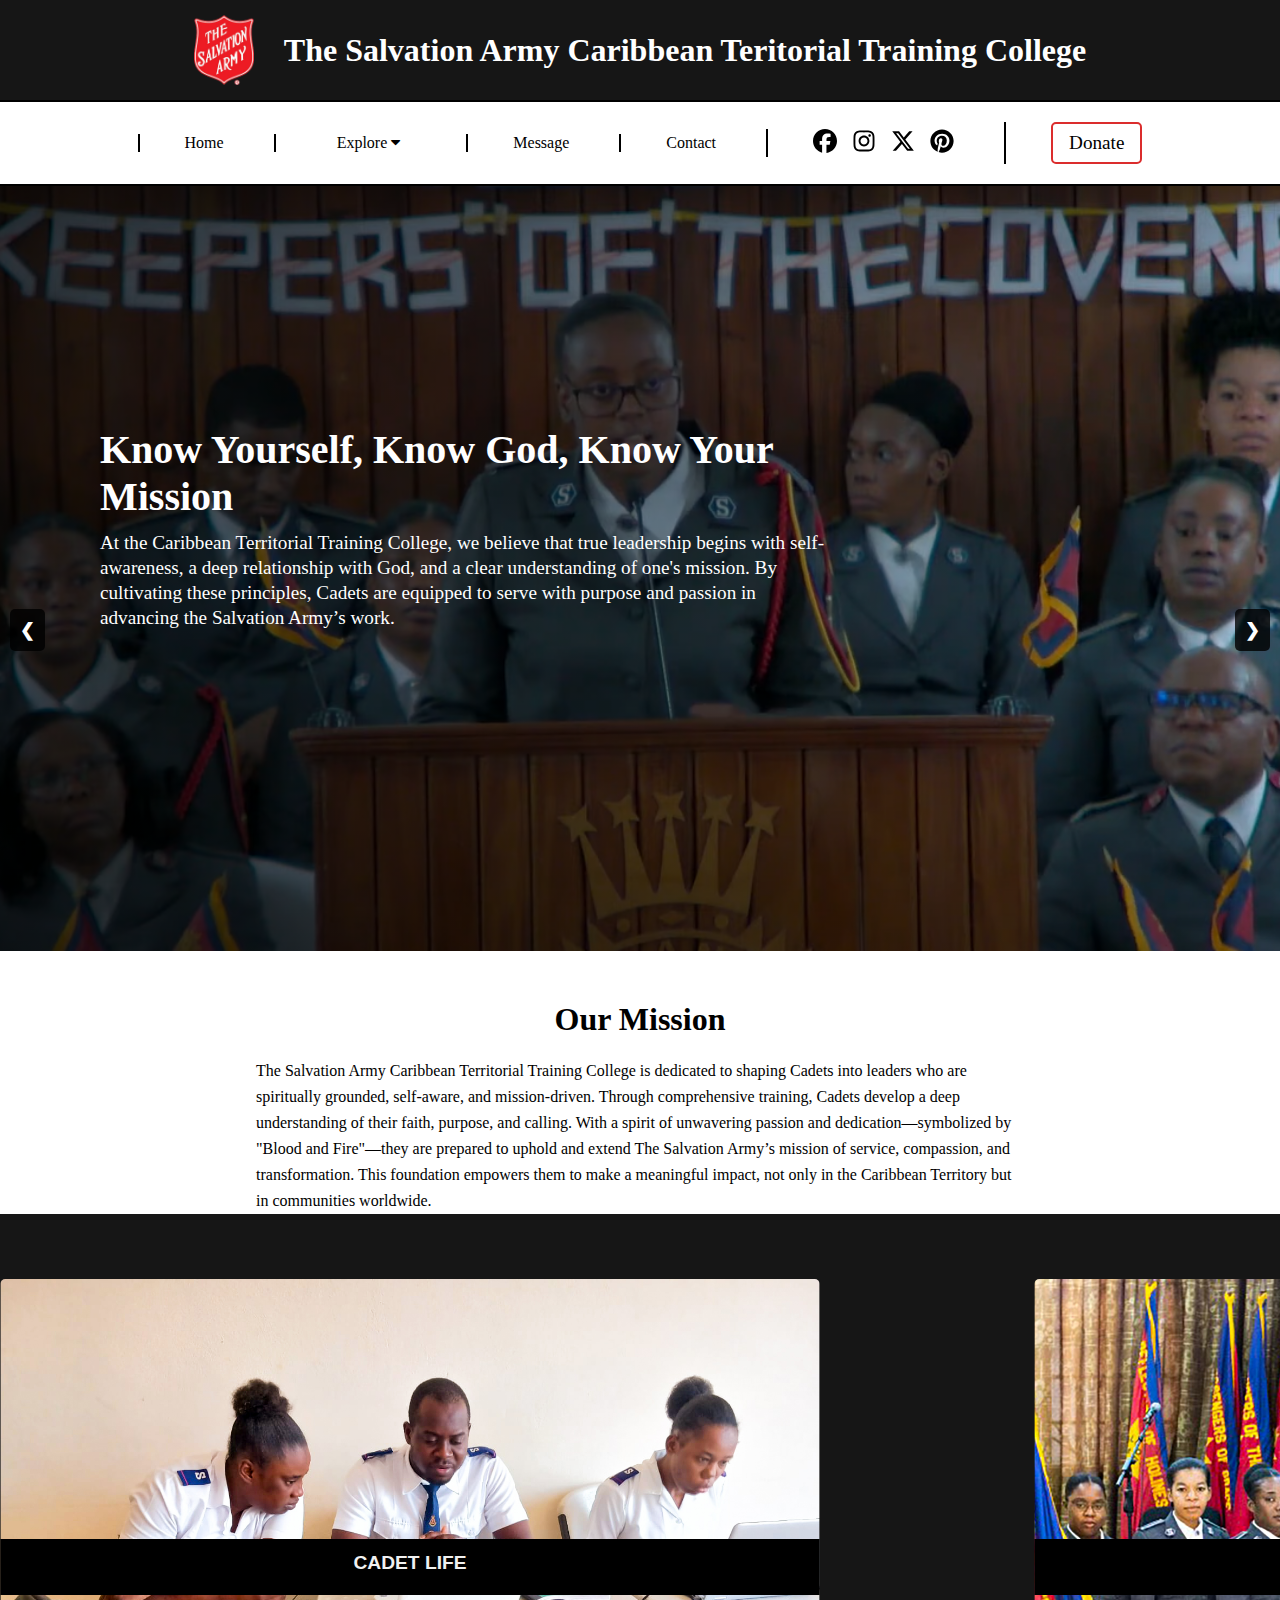
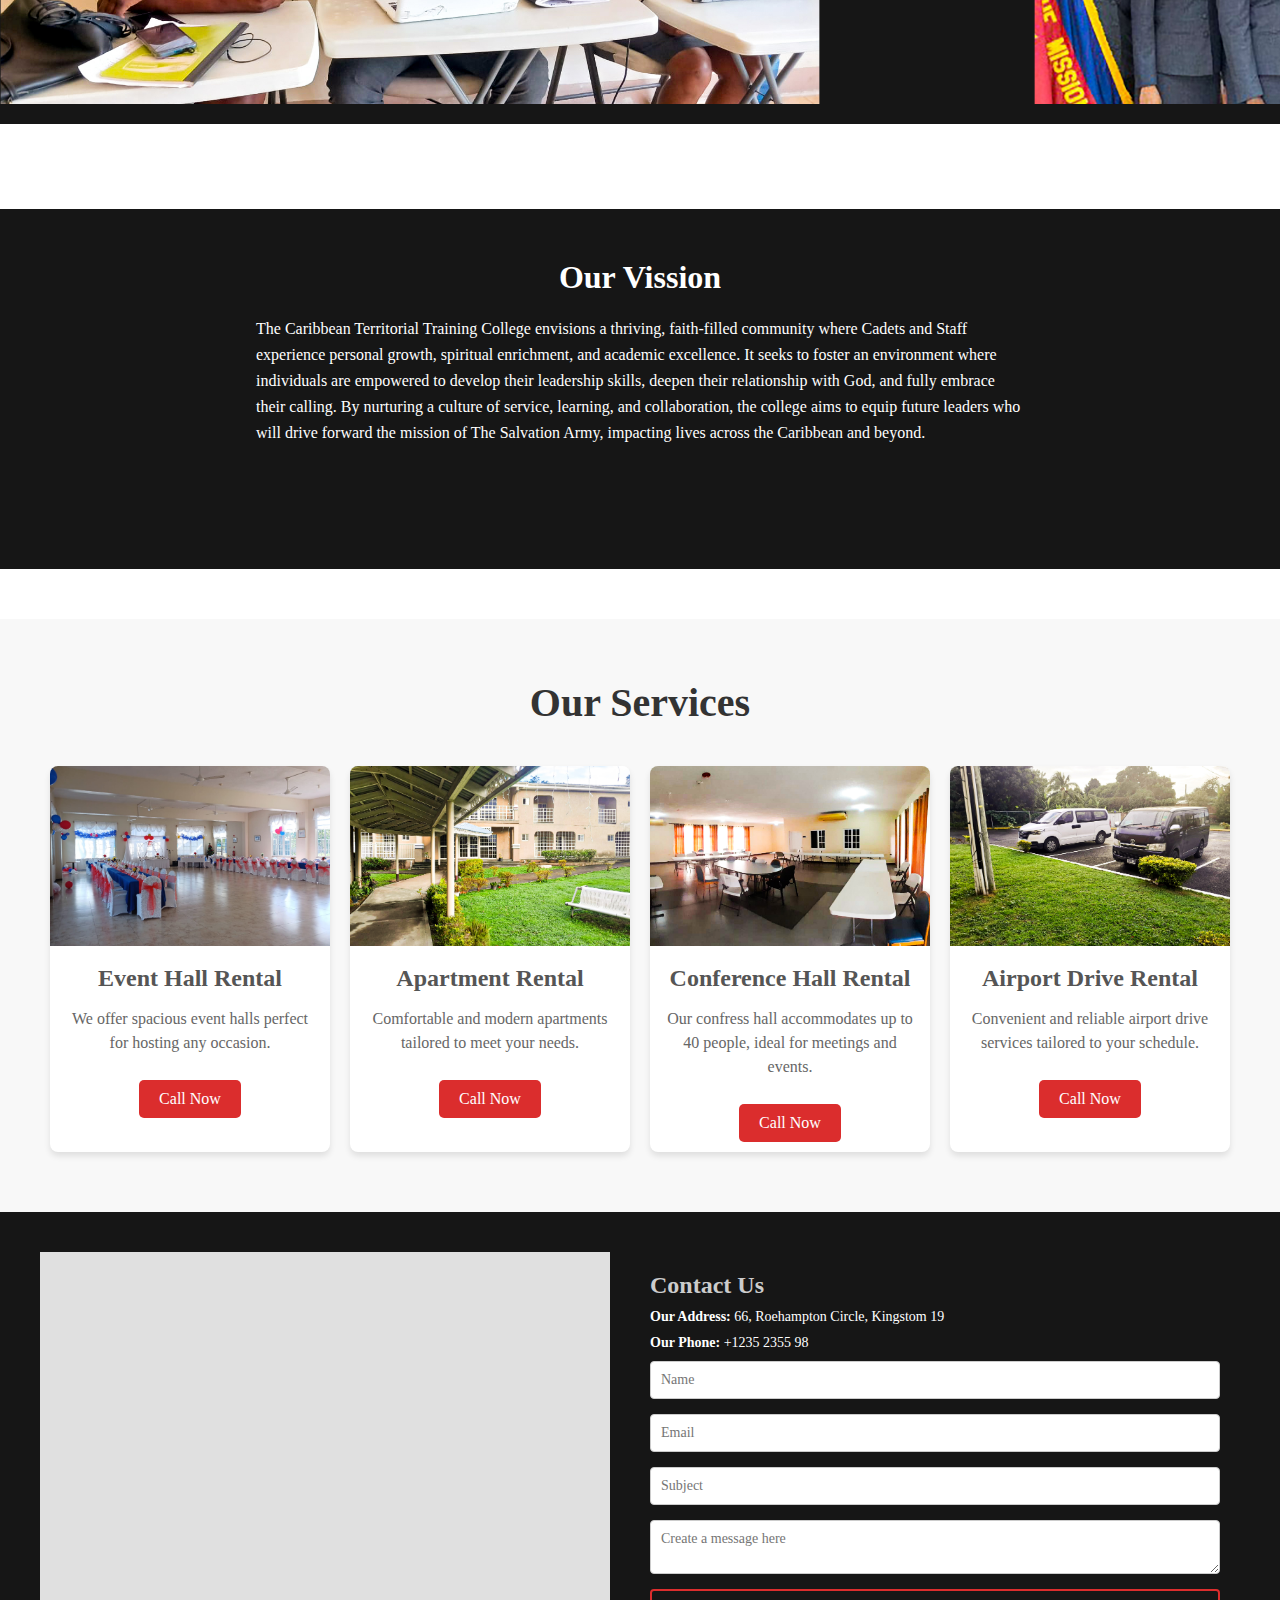
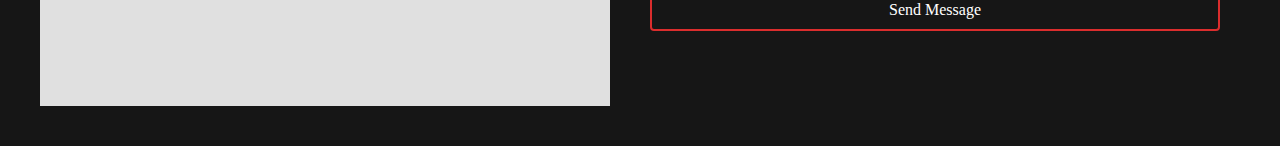
==== index.html @ e00230b1 "Add files via upload" ====
<!DOCTYPE html>
<html lang="en">
<head>
  <meta charset="UTF-8">
  <meta name="viewport" content="width=device-width, initial-scale=1.0">
  <link rel="stylesheet" href="css-main/style.css">
  <link rel="stylesheet" href="css/mediaquary-index.css">
  <link rel="shortcut icon" href="image/Sal Army.png" type="image/x-icon">
  <link rel="stylesheet" href="https://cdnjs.cloudflare.com/ajax/libs/font-awesome/4.7.0/css/font-awesome.min.css">
  <title>Home</title>
</head>
<body>
  <!-- Page heading section -->
  <div class="page-heading" onclick="location.href='index.html'" style="cursor: pointer;">
    <!-- Salvation Army logo -->
    <img src="image/Sal Army.png" alt="Salvation Army Logo">
    <!-- Main heading -->
    <h1>The Salvation Army Caribbean Teritorial Training College</h1>
  </div>
  
  <!-- Navigation bar -->
  <nav>
    
    <ul id="nav-links">
      <!-- Menu button for sidebar -->
      <li class="menu-btn" onclick="showsidebar()">
        <a href=""><img src="image/menu.svg" alt="Menu"></a>
      </li>
      <!-- Navigation links -->
      <li class="hideOnMobile"><a href="index.html">Home</a></li>
      <li class="dropdown-1 hideOnMobile">
        <a href="#" class="dropbtn" onclick="myFunction(event)">Explore <i class="fa fa-caret-down"></i></a>
        <div id="myDropdown" class="dropdown-content-1">
          <a href="about.html">About</a>
          <a href="salCarib-history.html">History</a>
          <a href="cttc-history.html"> CTTC History</a>
          <a href="what-we-believe.html">What We Believe</a>
          <a href="gallary.html">Gallary</a>
        </div>
      </li>
      <li class="hideOnMobile"><a href="message.html">Message</a></li>
      <li class="hideOnMobile"><a href="contact.html">Contact</a></li>
      
      <!-- Social media links -->
      <li class="social-nav">
        <i><a href="https://www.facebook.com/CaribSA" target="_blank"><img src="image/facebook-brands-solid.svg" alt="Facebook"></a></i>
        <i><a href="https://www.instagram.com/"><img src="image/instagram-brands-solid.svg" alt="Instagram"></a></i>
        <i><a href="https://x.com/home"><img src="image/x-twitter-brands-solid.svg" alt="Twitter"></a></i>
        <i><a href="https://www.pinterest.com/"><img src="image/pinterest-brands-solid.svg" alt="Pinterest"></a></i>
      </li>
      
      <!-- Donate button -->
      <li>
        <div class="btn">
          <button onclick="location.href='https://donations.salvationarmy.org/#!/'">Donate</button>
        </div>
      </li>
    </ul>
    
    <!-- Sidebar navigation -->
    <ul class="sidebar">
      <!-- Close button for sidebar -->
      <li onclick="hidesidebar()"><a href=""><img src="image/close.svg" alt="Close"></a></li>
      <!-- Sidebar navigation links -->
      <li><a href="index.html">Home</a></li>
      <li class="dropdown-1 ">
        <a href="#" class="dropbtn" onclick="myFunction(event)">Explore</a>
        <div id="myDropdown" class="dropdown-content-1">
          <a href="about.html">About</a>
          <a href="salCarib-history.html">History</a>
          <a href="cttc-history.html">CTTC History</a>
          <a href="what-we-believe.html">What We Believe</a>
          <a href="gallary.html">Gallary</a>
        </div>
      </li>
      <li><a href="message.html">Message</a></li>
      <li><a href="contact.html">Contact</a></li>
    </ul>
  </nav>

  <!-- Slideshow container -->
  <div class="slideshow">
    <!-- Individual slide -->
    <div class="MySlide fade" id="slider">
      <!-- Slide image -->
      <img src="image/image.png" alt="Slide 1" class="slide-image">
       <!-- Gradient overlay for the slide -->
      <div class="gradient-overlay"></div>
      <!-- Caption for the slide -->
      <div class="caption">
        <!-- Slide heading -->
        <h3 class="text-1">Know Yourself, Know God, Know Your Mission</h3>
        <!-- Slide description -->
        <p class="text-2">At the Caribbean Territorial Training College, we believe that true leadership begins with self-awareness, a deep relationship with God, and a clear understanding of one's mission. By cultivating these principles, Cadets are equipped to serve with purpose and passion in advancing the Salvation Army’s work.</p>
        <!--Slide Button-->
        <!--<a href="#" class="btn-main btn-color1">Learn More</a>-->
      </div>
    </div>
     <!-- Individual slide -->
    <div class="MySlide fade" id="slider">
      <!-- Slide image -->
      <img src="image/New Commision.jpg" alt="Slide 2" class="slide-image">
      <!-- Gradient overlay for the slide -->
      <div class="gradient-overlay"></div>
      <!-- Caption for the slide -->
      <div class="caption">
      <!-- Slide heading -->
        <h2 class="text-1">Advancing The Salvation Army's Purposes</h2>
      <!-- Slide description -->
        <p class="text-2">Advancing The Salvation Army's purposes means equipping leaders to spread God's love and service across the Caribbean and the world. Through dedicated training, we empower Cadets to fulfill the mission of hope, transformation, and salvation.</p>
      </div>
    </div>
    <!-- Individual slide -->
    <div class="MySlide fade" id="slider">
      <!-- Slide image -->
      <img src="image/Training College.jpg" alt="Slide 3" class="slide-image">
      <!-- Gradient overlay for the slide -->
      <div class="gradient-overlay"></div>
      <!-- Caption for the slide -->
      <div class="caption">
        <!-- Slide heading -->
        <h2 class="text-1">A Hub for Spiritual and Academic Development</h2>
        <!-- Slide description -->
        <p class="text-2">The Caribbean Territorial Training College serves as a dynamic hub for both spiritual growth and academic excellence. Here, Cadets are equipped with the knowledge, skills, and faith to lead with purpose and impact the world for Christ.</p>
        <!--Slide Button-->
      </div>
    </div>

    <!-- Navigation buttons -->
    <a class="prev" onclick="changeSlide(-1)">❮</a>
    <a class="next" onclick="changeSlide(1)">❯</a>
  </div>

  <!-- Mission section -->
  <div class="ms-text">
    <!-- Mission heading -->
    <h1>Our Mission</h1>
    <!-- Mission description -->
    <p>The Salvation Army Caribbean Territorial Training College is dedicated to shaping Cadets into leaders who are spiritually grounded, self-aware, and mission-driven. Through comprehensive training, Cadets develop a deep understanding of their faith, purpose, and calling. With a spirit of unwavering passion and dedication—symbolized by "Blood and Fire"—they are prepared to uphold and extend The Salvation Army’s mission of service, compassion, and transformation. This foundation empowers them to make a meaningful impact, not only in the Caribbean Territory but in communities worldwide.</p>
  </div>

  <!-- Section 2: Slider container -->
  <section class="slider-container">
    <!-- Container for slider images -->
    <div class="slider-images">
      <!-- Individual slider image -->
      <div class="slider-img" onclick="animateAndNavigate(this, 'cadet-life.html')">
        <img src="image/Cadet life.jpg" alt="1" />
        <h1>Cadet Life</h1>
        <div class="details">
          <h2>Cadet Life</h2>
        </div>
      </div>
      <!-- Individual slider image -->
      <div class="slider-img" onclick="animateAndNavigate(this, 'champion-of-the-mission.html')">
        <img src="image/champion-of-mission.jpg" alt="2" />
        <h1>Champions of The Mission</h1>
        <div class="details">
          <h2>Champions of The Mission</h2>
        </div>
      </div>
      <!-- Individual slider image -->
      <div class="slider-img" onclick="animateAndNavigate(this, 'keepers-of-convenant.html')">
        <img src="image/Keepers of Convenant.jpg" alt="3" />
        <h1>Keepers of the Convenant</h1>
        <div class="details">
          <h2>Keepers of the Convenant</h2>
        </div>
      </div>
      
       <div class="slider-img active2" id="hider" onclick="animateAndNavigate(this, 'spiritual-day.html')">
        <img src="image/spiritual day.jpg" alt="4"/>
        <h1>Spiritual Day</h1>
        <div class="details">
          <h2>Spiritual Day</h2>
        </div>
      </div>
      <!-- Individual slider image -->
      <div class="slider-img active" onclick="animateAndNavigate(this, 'spiritual-day.html')">
        <img src="image/spiritual day.jpg" alt="4"/>
        <h1>Spiritual Day</h1>
        <div class="details">
          <h2>Spiritual Day</h2>
        </div>
      </div>

      <!-- Individual slider image -->
      <div class="slider-img" onclick="animateAndNavigate(this, 'campaign.html')">
        <img src="image/Campaign.jpg" alt="5" onclick="location.href= 'campaign.html'" />
        <h1>Campaign</h1>
        <div class="details">
          <h2>Campaign</h2>
        </div>
      </div>
      <!-- Individual slider image -->
      <div class="slider-img" onclick="animateAndNavigate(this, 'outreach.html')">
        <img src="image/out reach.jpg" alt="6" onclick="location.href= 'outreach.html'" />
        <h1>Out reach</h1>
        <div class="details">
          <h2>Out Reach</h2>
        </div>
      </div>
      <!-- Individual slider image -->
      <div class="slider-img" onclick="animateAndNavigate(this, 'field-training.html')">
        <img src="image/field training.jpg" alt="7" onclick="location.href= 'field-training.html'" />
        <h1>Field Training</h1>
        <div class="details">
          <h2>Field Training</h2>
        </div>
      </div>
    </div>
  </section>


  <!--Section 4-->
  <div class="wrapper">
    <div class="item item1"><strong>Faith and Service</strong></div>
    <div class=" item item2"><strong>Hope Through Grace</strong></div>
    <div class="item item3"><strong>Love in Action</strong></div>
    <div class="item item4"><strong>Strength in Prayer</strong></div>
    <div class="item item5"><strong>Glory to God</strong></div>
    <div class="item item6"><strong>Serve with Purpose</strong></div>
    <div class="item item7"><strong>Transform with Faith</strong></div>
  </div>

  <div class="vision-bk">
    <div class="vs-text">
      <h1>Our Vission</h1>
      <p>The Caribbean Territorial Training College envisions a thriving, faith-filled community where Cadets and Staff experience personal growth, spiritual enrichment, and academic excellence. It seeks to foster an environment where individuals are empowered to develop their leadership skills, deepen their relationship with God, and fully embrace their calling. By nurturing a culture of service, learning, and collaboration, the college aims to equip future leaders who will drive forward the mission of The Salvation Army, impacting lives across the Caribbean and beyond.</p>
    </div>
  </div>

  <!--Section 5-->
  <section class="services" id="our-services">
    <h2 class="services-title">Our Services</h2>
    <div class="services-container">
      <div class="service-card">
        <img src="image/event-rental.jpg" alt="Service 1" />
        <h3>Event Hall Rental</h3>
        <p>We offer spacious event halls perfect for hosting any occasion.</p>
        <a href="tel:+1234567890" class="call-button">Call Now</a>
      </div>
      <div class="service-card">
        <img src="image/apartment-rental.jpg" alt="Service 2" />
        <h3>Apartment Rental</h3>
        <p>Comfortable and modern apartments tailored to meet your needs.</p>
        <a href="tel:+1234567890" class="call-button">Call Now</a>
      </div>
      <div class="service-card">
        <img src="image/confress-hall.jpg" alt="Service 3" />
        <h3>Conference Hall Rental</h3>
        <p>Our confress hall accommodates up to 40 people, ideal for meetings and events.</p>
        <a href="tel:+1234567890" class="call-button">Call Now</a>
      </div>
      <div class="service-card">
        <img src="image/bus-rental.jpg" alt="Service 4" />
        <h3>Airport Drive Rental</h3>
        <p>Convenient and reliable airport drive services tailored to your schedule.</p>
        <a href="tel:+1234567890" class="call-button">Call Now</a>
      </div>
    </div>
  </section>
  <!--Section 6-->
  <footer id="contact-us">
    <div class="footer-container">
      <div class="map">
        <!-- Google Maps Placeholder -->
        <div class="map-placeholder">
          <iframe src="https://www.google.com/maps/embed?pb=!1m21!1m12!1m3!1d1379.1847625499815!2d-76.8056119505652!3d18.044989839447403!2m3!1f0!2f0!3f0!3m2!1i1024!2i768!4f13.1!4m6!3e6!4m3!3m2!1d18.0454871!2d-76.8042926!4m0!5e1!3m2!1sen!2sjm!4v1735082644568!5m2!1sen!2sjm" width="600" height="450" style="border:0;" allowfullscreen="" loading="lazy" referrerpolicy="no-referrer-when-downgrade"></iframe>
        </div>
      </div>
      <div class="contact-form">
        <h2>Contact Us</h2>
        <div class="contact-details">
          <p><strong>Our Address:</strong> 66, Roehampton Circle, Kingstom 19</p>
          <p><strong>Our Phone:</strong> +1235 2355 98</p>
        </div>
        <form id="contact-form" method="post">
          <input type="text" id="name" placeholder="Name" required />
          <input type="email" id="email" placeholder="Email" required />
          <input type="text" id="subject" placeholder="Subject" required />
          <textarea id="message" placeholder="Create a message here" required></textarea>
          <button type="submit" id="send-message" onsubmit="sendEmail();" >Send Message</button>
        </form>
      </div>
    </div>
  </footer>
  

  <script src="https://smtpjs.com/v3/smtp.js"></script>
  <script src="cont.js"></script>
  <script src="jQuery.js"></script>
  <script src="effect.js"></script>
  <script src="toogle.js"></script>
  <script src="script.js"></script>
  <script src="slideshow.js"></script>
<script>
  const slider = document.getElementById('slider');
  const prevBtn = document.getElementById('prevBtn');
  const nextBtn = document.getElementById('nextBtn');

  let currentIndex = 0;

  function updateSlider() {
    const sliderWidth = slider.clientWidth;
    slider.style.transform = `translateX(-${currentIndex * sliderWidth}px)`;
  }

  prevBtn.addEventListener('click', () => {
    currentIndex = (currentIndex > 0) ? currentIndex - 1 : slider.children.length - 1;
    updateSlider();
  });

  nextBtn.addEventListener('click', () => {
    currentIndex = (currentIndex < slider.children.length - 1) ? currentIndex + 1 : 0;
    updateSlider();
});
</script>

<script>
  // JavaScript for slider navigation (if needed)
      let currentSlide = 3; // Start with the "active" slide
      const slides = document.querySelectorAll('.slider-img');
      const totalSlides = slides.length;

      function showSlide(n) {
          slides.forEach((slide) => slide.classList.remove('active'));
          slides[n].classList.add('active');
          currentSlide = n;
      }

      function nextSlide() {
          currentSlide = (currentSlide + 1) % totalSlides;
          showSlide(currentSlide);
      }

      function prevSlide() {
          currentSlide = (currentSlide - 1 + totalSlides) % totalSlides;
          showSlide(currentSlide);
      }
  </script>
</body>
</html>
---- css-main/style.css ----
@import url('https://fonts.googleapis.com/css2?family=Poppins:ital,wght@0,100;0,200;0,300;0,400;0,500;0,600;0,700;0,800;0,900;1,100;1,200;1,300;1,400;1,500;1,600;1,700;1,800;1,900&display=swap');
  *{
    box-sizing: border-box;
    margin: 0;
    padding: 0;
    font-family: "Raleway", serif;
    font-optical-sizing: auto;
    scroll-behavior: smooth;
  }
  .page-heading{
    display: flex;
    justify-content: center;
    align-items: center;
    height: 100px;
    gap: 30px;
    padding-left: 40px;
    padding-right: 40px;
    background-color: #161616;
    color: #fff;
  }
  .page-heading h1{
    font-optical-sizing: auto;
    font-style: normal;
    text-align: center;
  }
  .page-heading img{
    width: 60px;
  }
  nav #nav-links{
    display: flex;
    justify-content: center;
    align-items: center;
    padding-top: 20px;
    padding-bottom: 20px;
  }
  nav{
  
    border-top: 2px solid black;
    border-bottom: 2px solid black;

    
  }
  #nav-links{
    gap: 50px;
    font-size: 40x;
    font-family: "Montserrat", sans-serif;
    font-optical-sizing: auto;
    font-style: normal;
    list-style: none;
  }
  #nav-links a{
    text-decoration: none;
    color: black;
  }
  #nav-links a:hover{
    color: #db2d2d;
  }
  #nav-links a.active {
    color: #db2d2d; 
    font-weight: bold;
    border-bottom: 2px solid #db2d2d; 
  }
  #nav-links> li {
    border-left: 2px solid black;
    padding-left: 45px;
  }
  
  /*social*/
  .social-nav {
    display: flex; 
    gap: 15px; 
    padding-left: 15px;
  }
  .social-nav i {
    display: inline-block;
  }
  .social-nav img {
    width: 24px; 
    height: 24px;
    cursor: pointer;
  }
  .social-nav img:hover {
    opacity: 0.7; 
  }
  .btn button {
    padding: 0.5rem 1rem;
    font-size: 1.2rem;
    color: #000;
    border: 2px solid #db2d2d;
    background: transparent;
    border-radius: 5px;
    cursor: pointer;
    transition: 0.3s ease-in;
  }
  .btn button:hover {
    background-color: #db2d2d;
    color: #fff; 
  }
  /*sidebar*/
  .sidebar{
    position: relative;
    display: none;
    flex-direction: row;
    justify-content: flex-start;
    align-items: flex-start;
    top: 0;
    right: 0;
    left: 5%;
    width: 340px;
    max-width: 100%;
  }
  .sidebar li{
    list-style: none;
  }
  .sidebar a{
    padding-left: 20px;
    text-decoration: none;
    color: #000;
    width: 100%;
  }
  .sidebar a:hover{
    color: #db2d2d;
  }
  .menu-btn{
    display: none;
  }
  /* Dropdown Content (Hidden by Default) */
.sidebar .dropdown-content-1 {
  display: none;
  position: absolute;
  background-color: #f1f1f1;
  min-width: 160px;
  box-shadow: 0px 8px 16px 0px rgba(0,0,0,0.2);
  z-index: 1000; /* Ensure dropdown is in front */
}
  
/* Dropdown Button */
.dropbtn {
  padding: 16px;
  font-size: 16px;
  border: none;
  cursor: pointer;
}

/* The container <div> - needed to position the dropdown content */
.dropdown-1 {
  position: relative;
  display: inline-block;
}

/* Dropdown Content (Hidden by Default) */
.dropdown-content-1 {
  display: none;
  position: absolute;
  background-color: #f1f1f1;
  min-width: 160px;
  box-shadow: 0px 8px 16px 0px rgba(0,0,0,0.2);
  z-index: 3;
}

/* Links inside the dropdown */
.dropdown-content-1 a {
  color: black;
  padding: 12px 16px;
  text-decoration: none;
  display: block;
}
.dropdown-1 .dropdown-content-1{
  margin-top: 20px;
  width: 250px;
  padding: 12px 16px;
}
@media screen and (max-width: 500px) {
  .dropdown-1 .dropdown-content-1{
    max-width: 100%;
  }
  
}

/* Slideshow */
.slideshow {
  width: 100%;
  height: 85vh;
  overflow: hidden;
  /*position: relative;*/
  z-index: 0;
}

/* Individual Slide */
.MySlide {
  position: relative;
  width: 100%;
  height: 100%;
  display: none;
  object-position: center 20%;
  z-index: -1; /* Ensure slides have a lower z-index */
}

.slide-image {
  width: 100%;
  height: 100%;
  object-fit: cover;
}

.gradient-overlay {
  position: absolute;
  top: 0;
  left: 0;
  width: 100%;
  height: 100%;
  background: linear-gradient(to right, rgba(0, 0, 0, 0.7), rgba(0, 0, 0, 0.25) 90%, transparent);
  z-index: 2; /* Ensure gradient overlay has a lower z-index */
}

.caption {
  position: absolute;
  top: 30%;
  left: 80px;
  color: #fff;
  padding: 10px 20px;
  font-size: 1.2rem;
  border-radius: 5px;
  max-width: 60%;
  z-index: 2; /* Ensure caption has a lower z-index */
}

.text-1 {
  font-size: 2.5rem;
}

.text-2 {
  padding-top: 10px;
  padding-bottom: 20px;
  line-height: 25px;
}

.btn-color1 {
  background-color: #db2d2d;
  border-radius: 20px;
  border: 2px solid black;
  padding: 10px 15px;
  text-decoration: none;
  color: #fff;
  transition: 0.3s ease-in-out;
}

.btn-color1:hover {
  background-color: transparent;
  border: 2px solid rgb(158, 158, 158);
}

/* Buttons */
.slideshow > .prev, .next {
  cursor: pointer;
  position: absolute;
  top: 70%;
  transform: translateY(-50%);
  width: auto;
  padding: 10px;
  color: white;
  font-weight: bold;
  font-size: 18px;
  border-radius: 5px;
  background-color: rgba(0, 0, 0, 0.8);
  user-select: none;
  z-index: 1000; /* Ensure buttons are on top */
}

.prev {
  left: 10px;
}

.next {
  right: 10px;
}

.prev:hover, .next:hover {
  background-color: rgba(0, 0, 0, 0.8);
}


/*Mission*/
.ms-text{
  width: 60%;
  height: auto;
  margin-left: auto;
  margin-right: auto;
  margin-top: 50px;
  margin-bottom: 0px;
}
.ms-text h1{
  text-align: center;
  padding-bottom: 20px;
}
.ms-text p{
  line-height: 26px;
}

/*section 2*/
.slider-container{
  width: 100vw;
  height: 140vh;
  background-color: #161616;
  background-repeat: no-repeat;
  background-position: center;
  background-size: cover;
  display: flex;
  align-items: center;
  justify-content: center;
  margin-top: 40px;
  overflow: hidden;
}
.slider-images{
  display: flex;
  align-items: center;
  gap: 21px;
}
.slider-img img { /* responsive*/
  width: 100%;
  height: 100%;
  object-fit: cover;
  border-radius: 6px;
  position: relative; 
  z-index: 0;
}
.slider-img {
  width: 100px;
  border-radius: 6px;
  cursor: pointer;
  position: relative; 
  transition: 0.7s ease;
   
}
.slider-img::before { /* overlay */ /* responsive*/
  content: '';
  position: absolute;
  top: 0;
  left: 0;
  width: 100%;
  height: 100%;
  background: linear-gradient(to right, rgba(0, 0, 0, 0.5) 0%, rgba(0, 0, 0, 0.2) 100%);
  z-index: 1; 
  transition: 0.7s ease;
}
.slider-images .slider-img:first-child, .slider-images .slider-img:last-child{
  height: 480px;
}
.slider-images .slider-img:nth-child(2), .slider-images .slider-img:nth-child(6),.slider-images .slider-img:nth-child(7){
  height: 560px;
}
.slider-images .slider-img:nth-child(3), .slider-images .slider-img:nth-child(4), .slider-images .slider-img:nth-child(5){
  height: 665px;
}
.slider-images h1{
  font-family: "Jost", sans-serif;
  font-size: 25px;
  font-weight: 700;
  text-align: center;  
  text-transform: uppercase;
  color: #fff;
  position: absolute;
  top: 70%;
  left: 50%;
  transform: translate(-50%, -50%) rotate(270deg); 
  width: 100%;
  white-space: nowrap; 
  transition: 0.7s ease;
  z-index: 999;
}
.details{
  position: absolute;
  bottom: 43px;
  left: 43px;
  z-index: 999;
}
.details h2{
  font-family: "Jost", sans-serif;
  font-size: 26px;
  font-weight: 700;
  text-align: left;
  line-height: 44px;
  text-align: left;
  color: #fff;
  text-transform: uppercase;
  transition: 0.7s ease;
  display: none;
}
.details p{
  font-family: "Jost", sans-serif;
  font-size: 20px;
  font-weight: 700;
  text-align: left;
  line-height: 33px;
  text-align: left;
  color: #fff;
  text-transform: uppercase;
  transition: 0.7s ease;
  display: none;
}
.slider-img.active{
  width: 600px !important;
  height: 750px !important;
}
.slider-images>.slide-img .active2{
    display: none;
}
#hider{
  display: none;
}
.slider-img.active h1{
   display: none;
}
.slider-img.active .details p, .slider-img.active .details h2{
  display: block;
}
.slider-nav {
  position: absolute;
  top: 50%;
  width: 100%;
  display: flex;
  justify-content: space-between;
  transform: translateY(-50%);
}

.slider-nav button {
  background: rgba(0, 0, 0, 0.5);
  color: white;
  border: none;
  padding: 15px;
  cursor: pointer;
  font-size: 24px;
}

.slider-img.clicked {
  /* Add your animation properties here */
  transform: scale(1.1);
  transition: transform 1s;
}

@media (max-width: 1325px) {
  .slider-container {
      height: auto; /* Adjust height as needed */
      padding: 20px 0; /* Add some padding */
      margin-top: 0px;
  }

  .slider-images {
      display: flex;
      overflow-x: auto; /* Enable horizontal scrolling */
      scroll-snap-type: x mandatory; /* Snap to each image */
      padding-bottom: 20px; /* Space for scrollbar */
      gap: 10px;
  }

  .slider-img {
      width: 80vw; /* Occupy most of the viewport width */
      min-width: 250px; /* Minimum width for small screens */
      height: auto;
      flex-shrink: 0; /* Prevent images from shrinking */
      scroll-snap-align: start; /* Snap to the start of each image */
      margin: 0px; /* Add some margin between images */
      transform: scale(0.8);
      opacity: 1;
      transition: transform 0.3s ease, opacity 0.3s ease;
      /*overflow: hidden;*/ /* Ensure gradient stays within image bounds */
      position: relative; /* Needed for absolute positioning of gradient */
    }

  .slider-images .slider-img:first-child, .slider-images .slider-img:last-child{
    height: 450px;
  }
  .slider-images .slider-img:nth-child(2), .slider-images .slider-img:nth-child(6),.slider-images .slider-img:nth-child(7){
    height: 450px;
  }
  .slider-images .slider-img:nth-child(3), .slider-images .slider-img:nth-child(4), .slider-images .slider-img:nth-child(5){
    height: 450px;
  }
  .slider-img.active{
    width: 90vw !important;
    height: auto !important;
    max-height: 60vh;
    display: none;
  }
  #hider{
    display: block;
  }
  .slider-img img {
      height: 90vh; /* Maintain aspect ratio */
      max-height: auto; /* Limit the maximum height */
      object-position: center 20%;
      width: 100%;
      object-fit: cover;
      display: block; /* Prevents small gap at bottom of image */
  }

  .slider-img::before {
    content: '';
    position: absolute;
    top: 0;
    left: 0;
    width: 100%;
    height: auto;
    background: linear-gradient(to bottom, rgba(0, 0, 0, 0.5) 0%, rgba(0, 0, 0, 0.2) 100%);
    transition: 0.7s ease;
    z-index: 1;
    
  }
  .slider-images h1 {
      transform: translate(-50%, -50%); /* Remove rotation */
      top: 80%;
      font-size: 1.5em;
      background-color: #000;
      height: 70px;
      color: #f1f1f1;
      padding-top: 15px;
      
  }

  .details {
    bottom: 20px;
    left: 20px;
    display: none;
    border: 5px solid rgb(0, 128, 38);
  }
  .details h2 {
    font-size: 1.2em;
    line-height: 1.4em;
    border: 5px solid rgb(0, 128, 122);
    z-index: 40px;
  }
  h1{
    bottom: 30px;
  }
  .slider-nav{
    display: none;
  }
}
@media (max-width: 712px) {
  .slider-images h1{
    font-family: "Jost", sans-serif;
    font-size: 20px;
    font-weight: 400;
    text-align: center;  
    text-transform: uppercase;
    color: #fff;
    position: absolute;
    top: 70%;
    left: 50%;
    width: 100%;
  }
  .slider-img img {
    height: 80vh; /* Maintain aspect ratio */
    max-height: 50vh; /* Limit the maximum height */
    object-position: center 20%;
    width: 100%;
    object-fit: cover;
    display: block; /* Prevents small gap at bottom of image */
}
}

@media (max-width: 712px) {
  .slider-images h1{
    font-family: "Jost", sans-serif;
    font-size: 15px;
    font-weight: 400;
    text-align: center;  
    text-transform: uppercase;
    color: #fff;
    position: absolute;
    top: 50%;
    left: 50%;
    width: 100%;
    height: 50px;
  }
  .slider-container{
    height: auto;
    margin-top: 20px;
  }
  .slider-images, .slider-img img, .slide-img{
    margin-top: 30px;
  }
  .slider-img::before {
    width: 100%;
    height: 0vh;
    max-height: auto;
    margin-top: 20px;
    background: none;
  }
  
}
/*Section 3*/
.wrapper{
  width: 90%;
  max-width: 1536px;
  margin-inline: auto;
  position: relative;
  margin-top: 10px;
  height: 5vh;
  margin-top: 20px;
  overflow: hidden;
  mask-image: linear-gradient(to right, 
  rgba(0,0,0,0)
  rgba(0,0,0,1) 20%,
  rgba(0,0,0,1) 80%,
  rgba(0,0,0,0));
}
@keyframes scrollLeft {
  to{
    left: -200px;
  }
}
.item{
  /*width: 200px;
  height: 100px;*/
  position: absolute;
  left: max(calc(200px * 7), 100%);
  animation-name: scrollLeft;
  animation-duration: 30s;
  animation-timing-function: linear;
  animation-iteration-count: infinite;
  font-size: 20px;
  padding-left: 20px;
}
.item1{
  animation-delay: calc(30s / 7 * (7 - 1) * -1);
}
.item2{
  animation-delay: calc(30s / 7 * (7 - 2) * -1);
}
.item3{
  animation-delay: calc(30s / 7 * (7 - 3) * -1);
}
.item4{
  animation-delay: calc(30s / 7 * (7 - 4) * -1);
}
.item5{
  animation-delay: calc(30s / 7 * (7 - 5) * -1);
}
.item6{
  animation-delay: calc(30s / 7 * (7 - 6) * -1);
}
.item7{
  animation-delay: calc(30s / 7 * (7 - 7) * -1);
}

/*vision*/

.vision-bk{
  background-color: #161616;
  height: auto;
}
.vs-text{
  width: 60%;
  height: 40vh;
  margin-left: auto;
  margin-right: auto;
  margin-top: 20px;
  margin-bottom: 50px;
  color: #fff;
}
.vs-text h1{
  text-align: center;
  padding-bottom: 20px;
  padding-top: 50px;
}
.vs-text p{
  line-height: 26px;
}

/* Our Services Section */
.services {
  padding: 60px 20px;
  background-color: #f8f8f8;
  text-align: center;
}

.services-title {
  font-size: 2.5rem;
  margin-bottom: 40px;
  color: #333;
}

.services-container {
  display: flex;
  flex-wrap: wrap;
  justify-content: center;
  gap: 20px;
}

.service-card {
  background-color: #fff;
  border-radius: 8px;
  box-shadow: 0 4px 6px rgba(0, 0, 0, 0.1);
  overflow: hidden;
  text-align: center;
  max-width: 280px;
  width: 100%;
  transition: transform 0.3s ease, box-shadow 0.3s ease;
}

.service-card:hover {
  transform: translateY(-10px);
  box-shadow: 0 8px 15px rgba(0, 0, 0, 0.15);
}

.service-card img {
  width: 100%;
  height: 180px;
  object-fit: cover;
}

.service-card h3 {
  font-size: 1.5rem;
  margin: 15px 0;
  color: #555;
}

.service-card p {
  font-size: 1rem;
  color: #666;
  padding: 0 15px 20px;
  line-height: 1.5;
}
/* Call Button Styles */
.call-button {
  display: inline-block;
  margin-top: 5px;
  margin-bottom: 10px;
  padding: 10px 20px;
  font-size: 16px;
  color: #fff;
  background-color: #db2d2d;
  text-decoration: none;
  border-radius: 5px;
  transition: background-color 0.3s ease;
}

.call-button:hover {
  background-color: transparent;
  border: 2px solid #db2d2d;
  color: #000;
}

/* Footer Container */
.footer-container {
  display: flex;
  flex-wrap: wrap;
  background-color: #161616;
  color: #ccc;
  padding: 40px;
  gap: 20px;
}

/* Map Section */
.map {
  flex: 1;
  min-width: 300px;
  height: auto;
  background-color: #e0e0e0;
  text-align: center;
  display: flex;
  justify-content: center;
  align-items: center;
}

iframe{
  width: 680px;
  max-width: 100%;
}

/* Contact Form Section */
.contact-form {
  flex: 1;
  min-width: 300px;
  padding: 20px;
}

.contact-form h2 {
  font-size: 24px;
  margin-bottom: 10px;
  
}

.contact-form p {
  margin-bottom: 20px;
  color: #fff;
}

.contact-details p {
  margin: 10px 0;
  font-size: 14px;
  color: #fff;
}

.contact-details a {
  color: #db2d2d;
  text-decoration: none;
}

#contact-form {
  display: flex;
  flex-direction: column;
}

#contact-form input,
#contact-form textarea {
  margin-bottom: 15px;
  padding: 10px;
  font-size: 14px;
  border: 1px solid #ccc;
  border-radius: 4px;
  width: 100%;
}

#contact-form button {
  padding: 10px;
  font-size: 16px;
  color: #fff;
  background-color: transparent;
  border: 2px solid #db2d2d;
  border-radius: 4px;
  cursor: pointer;
}

#contact-form button:hover {
  background-color: #db2d2d;
}



/* For devices smaller than 480px */
@media (max-width: 480px) {
  .map-placeholder p {
    font-size: 14px;
  }

  .contact-form h2 {
    font-size: 20px;
  }

  .contact-details p {
    font-size: 12px;
  }

  #contact-form input,
  #contact-form textarea {
    font-size: 12px;
    padding: 8px;
  }

  #contact-form button {
    font-size: 14px;
    padding: 8px;
  }
}
@media (min-width: 601px) and (max-width: 1024px) {
  footer {
    flex-direction: column;
    align-items: center;
    text-align: center;
  }
  footer .footer-section {
    padding: 5px;
    width: 100%;
  }
}
---- css/mediaquary-index.css ----
@media screen and (max-width: 2000px) {
  .slideshow{
    z-index: -999;
  }
  }
@media (max-width: 1084px) {
    .hideOnMobile{display: none;}
    .menu-btn{display: block;}
}
  @media(max-width: 400px) {
    .sidebar{width: 100%;}
  }
@media (max-width: 1000px) {
    #nav-links> li {
        border-left: none;
        padding-left: 0;
    }
}
@media (max-width: 1084px) {
  .sidebar {
    margin-top: 20px;
    left: 45%;
    transform: translate(-50%, -50%);
  }
}

@media (max-width:580px ) {
    .social-nav{
        display: none;
    }
    .page-heading{
        display: block;
        height: auto;
        text-align: center;
        padding-top: 20px;
        padding-bottom: 20px;
    }
    .page-heading h1{
        margin-top: 15px;
        font-size: 20px;
    }
    .page-heading img{
      width: 50px;
      height: auto;
    }
    .spiritual-content{
      padding-left: 10px;
      padding-right: 10px;
    }
    .spiritual-content h1{
      font-size: 25px;
      line-height: 1.5;
    }
    .slideshow .prev .next{
        display: none;
    }
}
  @media (max-width: 1207px) {
      .slider-text {
        position: absolute;
        bottom: 30%; /* Positions the text at the bottom of the image */
        left: 5%; 
      }
      .ms-text{
        width: 80%;
        height: auto;
        padding-bottom: 50px;
      }
    }
    .c-text {
      font-size: 35px;
      margin-top: 100px;
      margin-bottom: 60px;
    }
    .gallary-glimps {
      flex-direction: row;
      justify-content: center;
    }
    .gallary-glimps > div img {
      width: 100%;
      height: auto;
    }
@media (max-width: 1200px) {
    .caption {
    top: 25%;
    left: 10%;
    font-size: 1rem;
    }
    
    .text-2 {
    font-size: 1rempx;
    }
    
    .btn-main {
    padding: 12px;
    margin-top: 15px;
    }
    .vs-text{
        width: 80%;
        height: auto;
        padding-bottom: 60px;
      }
      .container{
        height: auto;
      }
    }
    
    @media (max-width: 768px) {
    .caption {
    top: 20%;
    left: 5%;
    right: 5%;
    max-width: 80%;
    margin: auto;
    }
    .slideshow > .prev, .next {
      top: 75%;
    }
    
    .text-1 {
    font-size: 28px;
    }
    
    .text-2 {
    font-size: 16px;
    }
    
    .btn-main {
    padding: 10px;
    font-size: 14px;
    }
    .ms-text{
        width: 80%;
        height: auto;
        padding-bottom: 50px;
      }

      .nav-btn {
        font-size: 18px;
        padding: 8px 12px;
      }
      .slider-item::after {
        font-size: 14px;
        padding: 8px 15px;
      }
      .slider-container2{
        display: flex;
      }
        .slider-text {
          position: absolute;
          bottom: 10%; 
          left: 5%; 
          font-size: 18px;
        }
        .services-title {
            font-size: 2rem;
          }
        
          .services-container {
            flex-direction: column;
            align-items: center;
          }
        
          .service-card {
            max-width: 90%;
          }
          /*footer*/
            .footer-container {
              flex-direction: column;
              align-items: center;
            }
          
            .map {
              width: 100%;
              height: 200px; /* Adjust height for smaller screens */
            }
          
            .contact-form {
              width: 100%;
              text-align: center;
            }
          
            .contact-details {
              text-align: center;
            }
          
            #contact-form {
              align-items: center;
            }
          
            #contact-form input,
            #contact-form textarea {
              width: 90%; /* Adjust width for smaller devices */
            }
          
            #contact-form button {
              width: 90%; /* Adjust button size */
            }
            /**/
             }

    @media (max-width: 480px) {
    .caption {
    top: 20%;
    left: 5%;
    right: 5%;
    }
    
    .text-1 {
    font-size: 24px;
    }
    
    .text-2 {
    font-size: 14px;
    }
    
    .btn-main {
    padding: 10px;
    font-size: 12px;
    }
    .services-title {
        font-size: 1.8rem;
      }
    
      .service-card h3 {
        font-size: 1.3rem;
      }
    
      .service-card p {
        font-size: 0.9rem;
      }
      /*footer*/
      .map-placeholder p {
        font-size: 14px;
      }
    
      .contact-form h2 {
        font-size: 20px;
      }
    
      .contact-details p {
        font-size: 12px;
      }
    
      #contact-form input,
      #contact-form textarea {
        font-size: 12px;
        padding: 8px;
    }
  }

  /* Responsive Design */

/* Styles for small screens */
@media (max-width: 600px) {
  .c-text {
    font-size: 25px;
    margin-top: 50px;
    margin-bottom: 30px;
  }
  .gallary-glimps {
    flex-direction: column;
    align-items: center;
  }
  .gallary-glimps > div img {
    width: 100%;
    max-width: 300px;
    margin-bottom: 20px;
  }
  /*Slide button*/
  .slideshow >.prev, .next {
    display: none;
  }
}

/* Styles for medium screens */
@media (min-width: 601px) and (max-width: 1024px) {
  .c-text {
    font-size: 30px;
    margin-top: 75px;
    margin-bottom: 45px;
  }
  .gallary-glimps {
    flex-direction: row;
    flex-wrap: wrap;
    justify-content: space-around;
  }
  .gallary-glimps > div img {
    width: 100%;
    max-width: 500px;
    margin-bottom: 20px;
  }
}
/* Media Queries for Responsiveness */
@media (max-width: 768px) {
  .team-member, .employee-member {
    width: 45%; /* Adjust width to fit two per row */
    margin: 2.5%; /* Adjust margin to fit two per row */
  }
}

@media (max-width: 480px) {
  .team-member, .employee-member {
    width: 100%; /* Full width for small screens */
    margin: 10px 0; /* Adjust margin for small screens */
  }
}




/*Responsive*/
@media (max-width: 900px) {
  .slider{
    inset: 40px 40px 200px 40px;
    position: absolute;
  }
  .slider .slides{
    width: 100px;
    height: 100px;
    top: initial;
    bottom: -170px;
    box-shadow: 0 15px 20px rgba(0, 0, 0, 0,0.25);
  }

  .slider .slides:nth-child(1), 
 .slider .slides:nth-child(2){
  top: initial;
  bottom: 0px;
 }
 .slider .slides:nth-child(3){
  left: 0;
 }
 .slider .slides:nth-child(4){
  left: 120px;
 }
  .slider .slides:nth-child(5){
    left: 240px;
 }
  .slider .slides:nth-child(6){
    left: 360px;
 }
  .slider .slides:nth-child(7){
    left: 480px;
 }
}
@media (max-width: 600px) {
  .content h2{
  font-size: 2.5em;
 }
 .content p{
  font-size: 1em;
 }
}
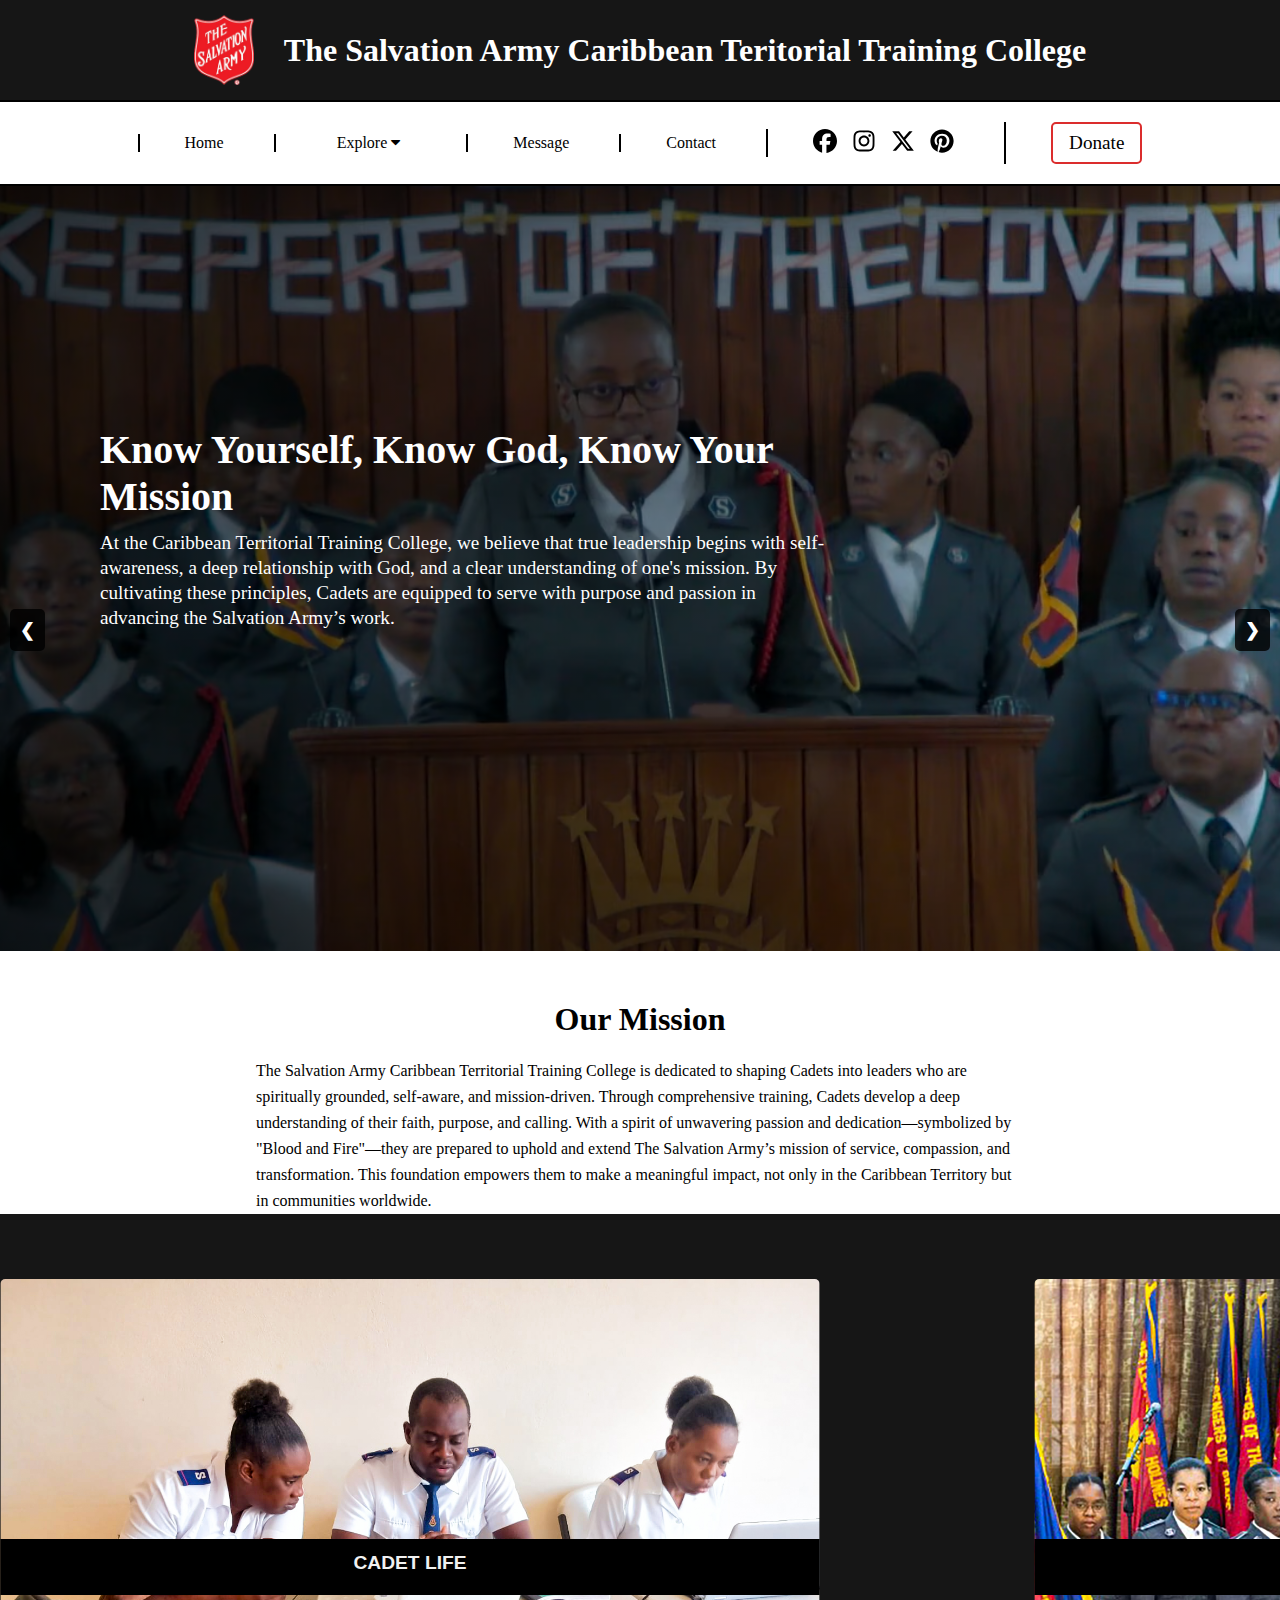
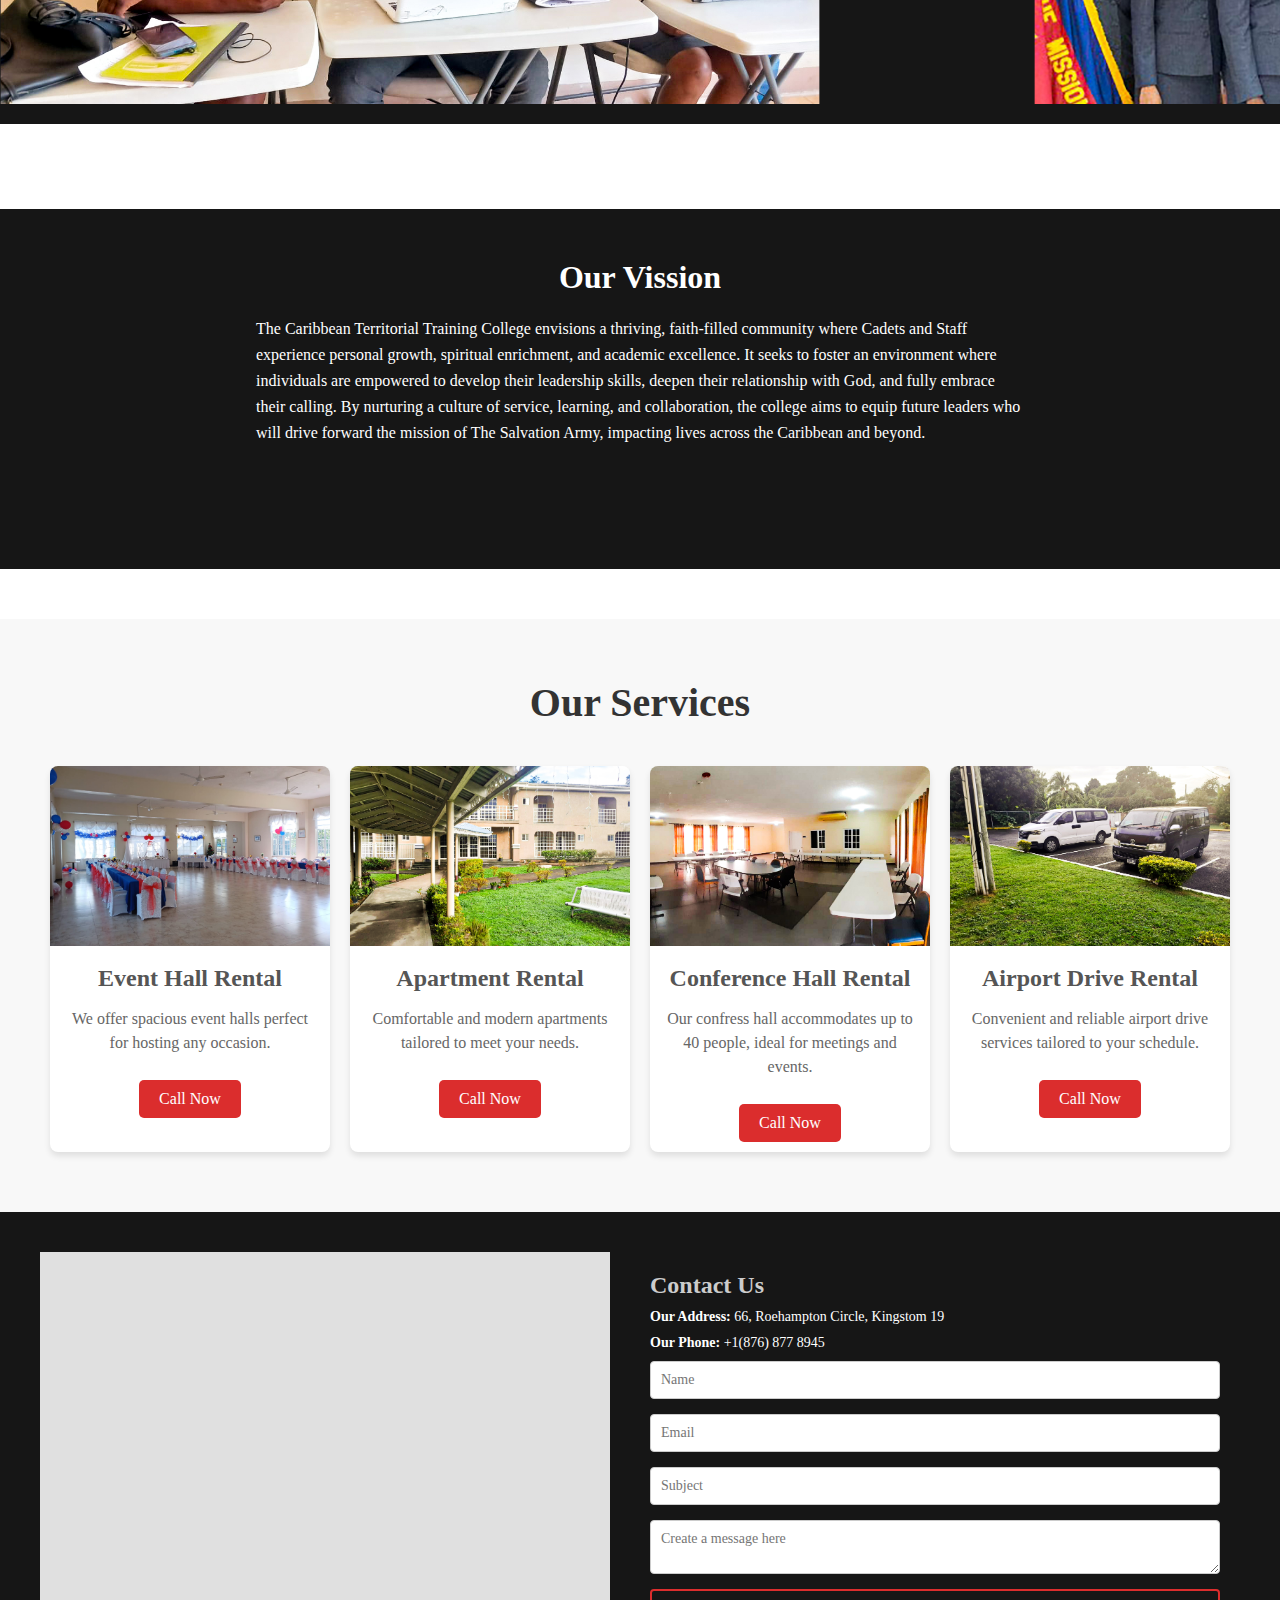
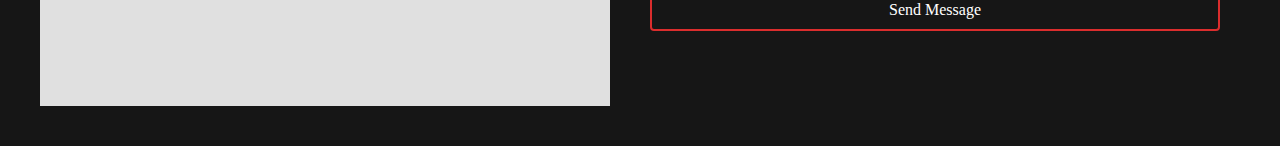
==== commit 9a3ed056: "Update index.html" ====
--- a/index.html
+++ b/index.html
@@ -273,7 +273,7 @@
         <h2>Contact Us</h2>
         <div class="contact-details">
           <p><strong>Our Address:</strong> 66, Roehampton Circle, Kingstom 19</p>
-          <p><strong>Our Phone:</strong> +1235 2355 98</p>
+          <p><strong>Our Phone:</strong> +1(876) 877 8945</p>
         </div>
         <form id="contact-form" method="post">
           <input type="text" id="name" placeholder="Name" required />
@@ -340,4 +340,4 @@
       }
   </script>
 </body>
-</html>+</html>
--- a/css/mediaquary-index.css
+++ b/css/mediaquary-index.css
@@ -52,8 +52,11 @@
       line-height: 1.5;
     }
     .slideshow .prev .next{
-        display: none;
-    }
+        /*display: none;*/
+    }
+  .slideshow{
+    height: 60vh;
+  }
 }
   @media (max-width: 1207px) {
       .slider-text {
@@ -269,7 +272,7 @@
   }
   /*Slide button*/
   .slideshow >.prev, .next {
-    display: none;
+    /*display: none;*/
   }
 }
 
@@ -351,4 +354,4 @@
  .content p{
   font-size: 1em;
  }
-}+}
